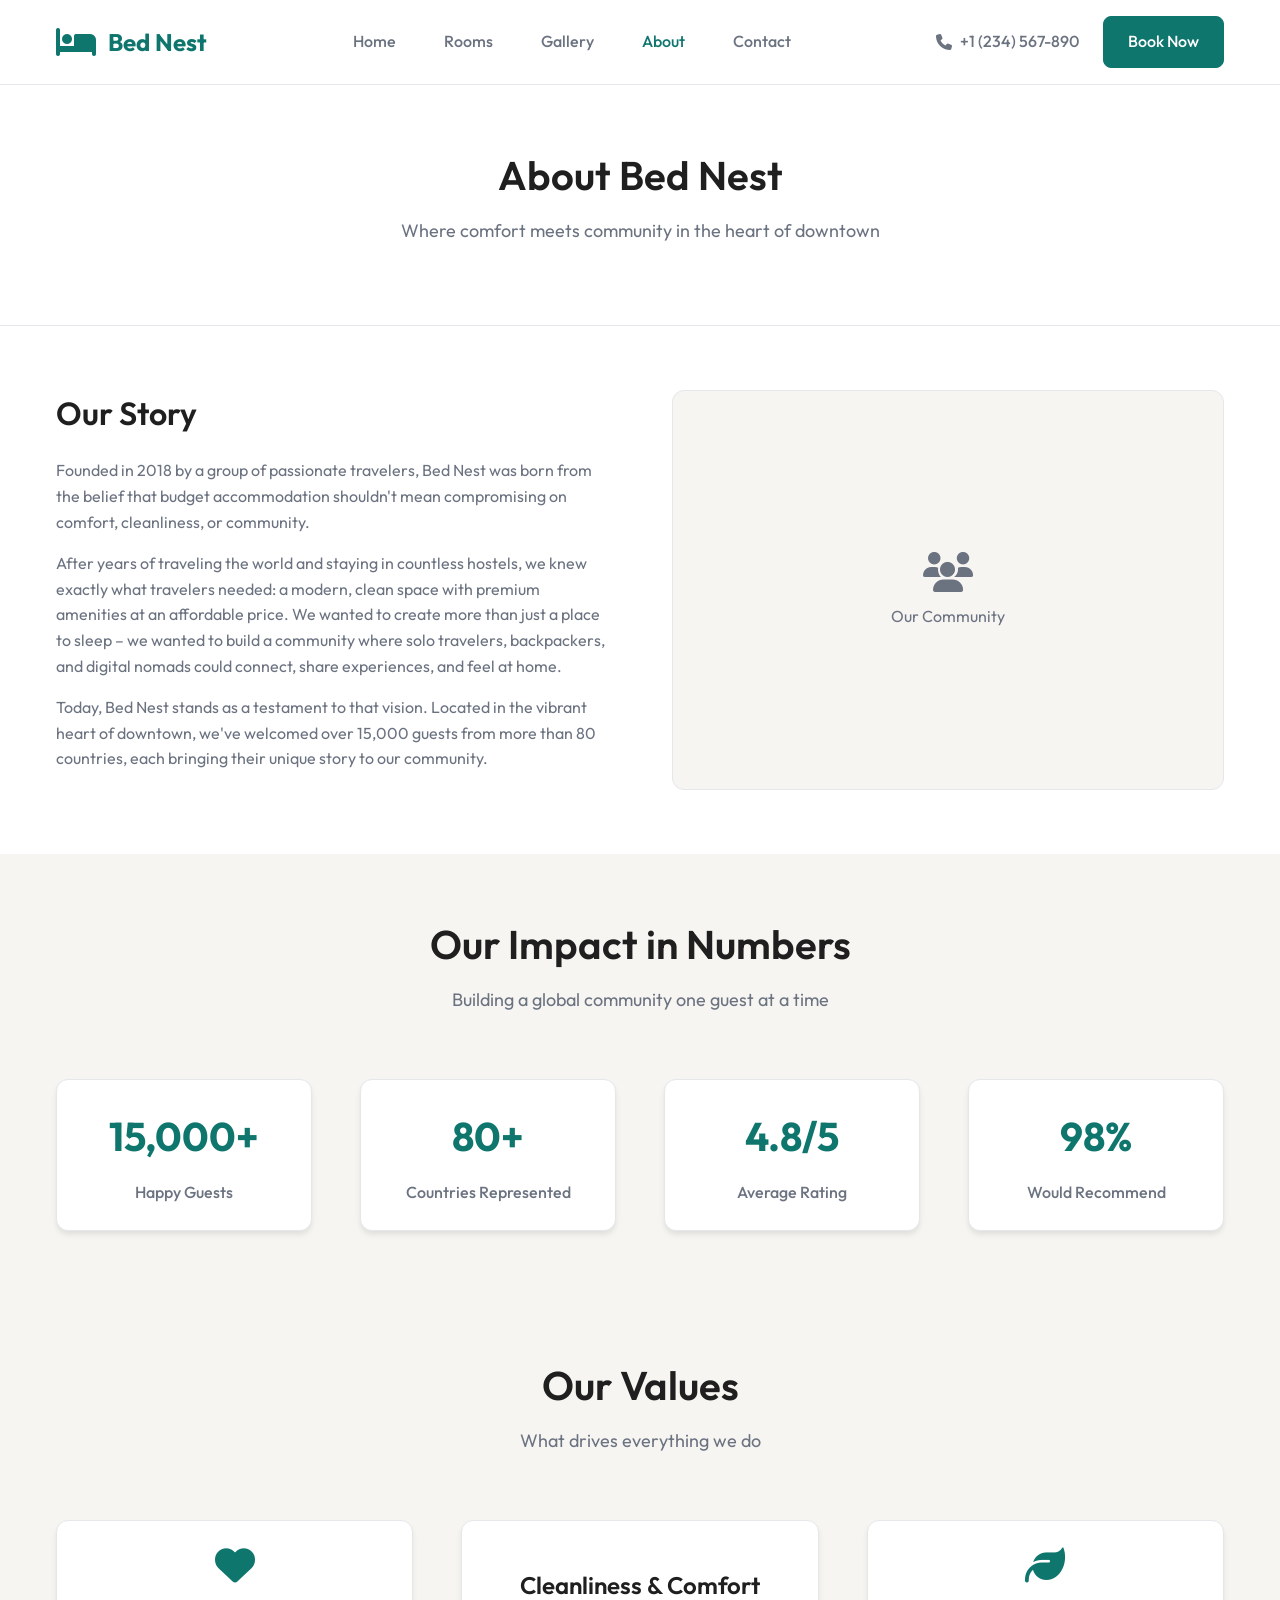
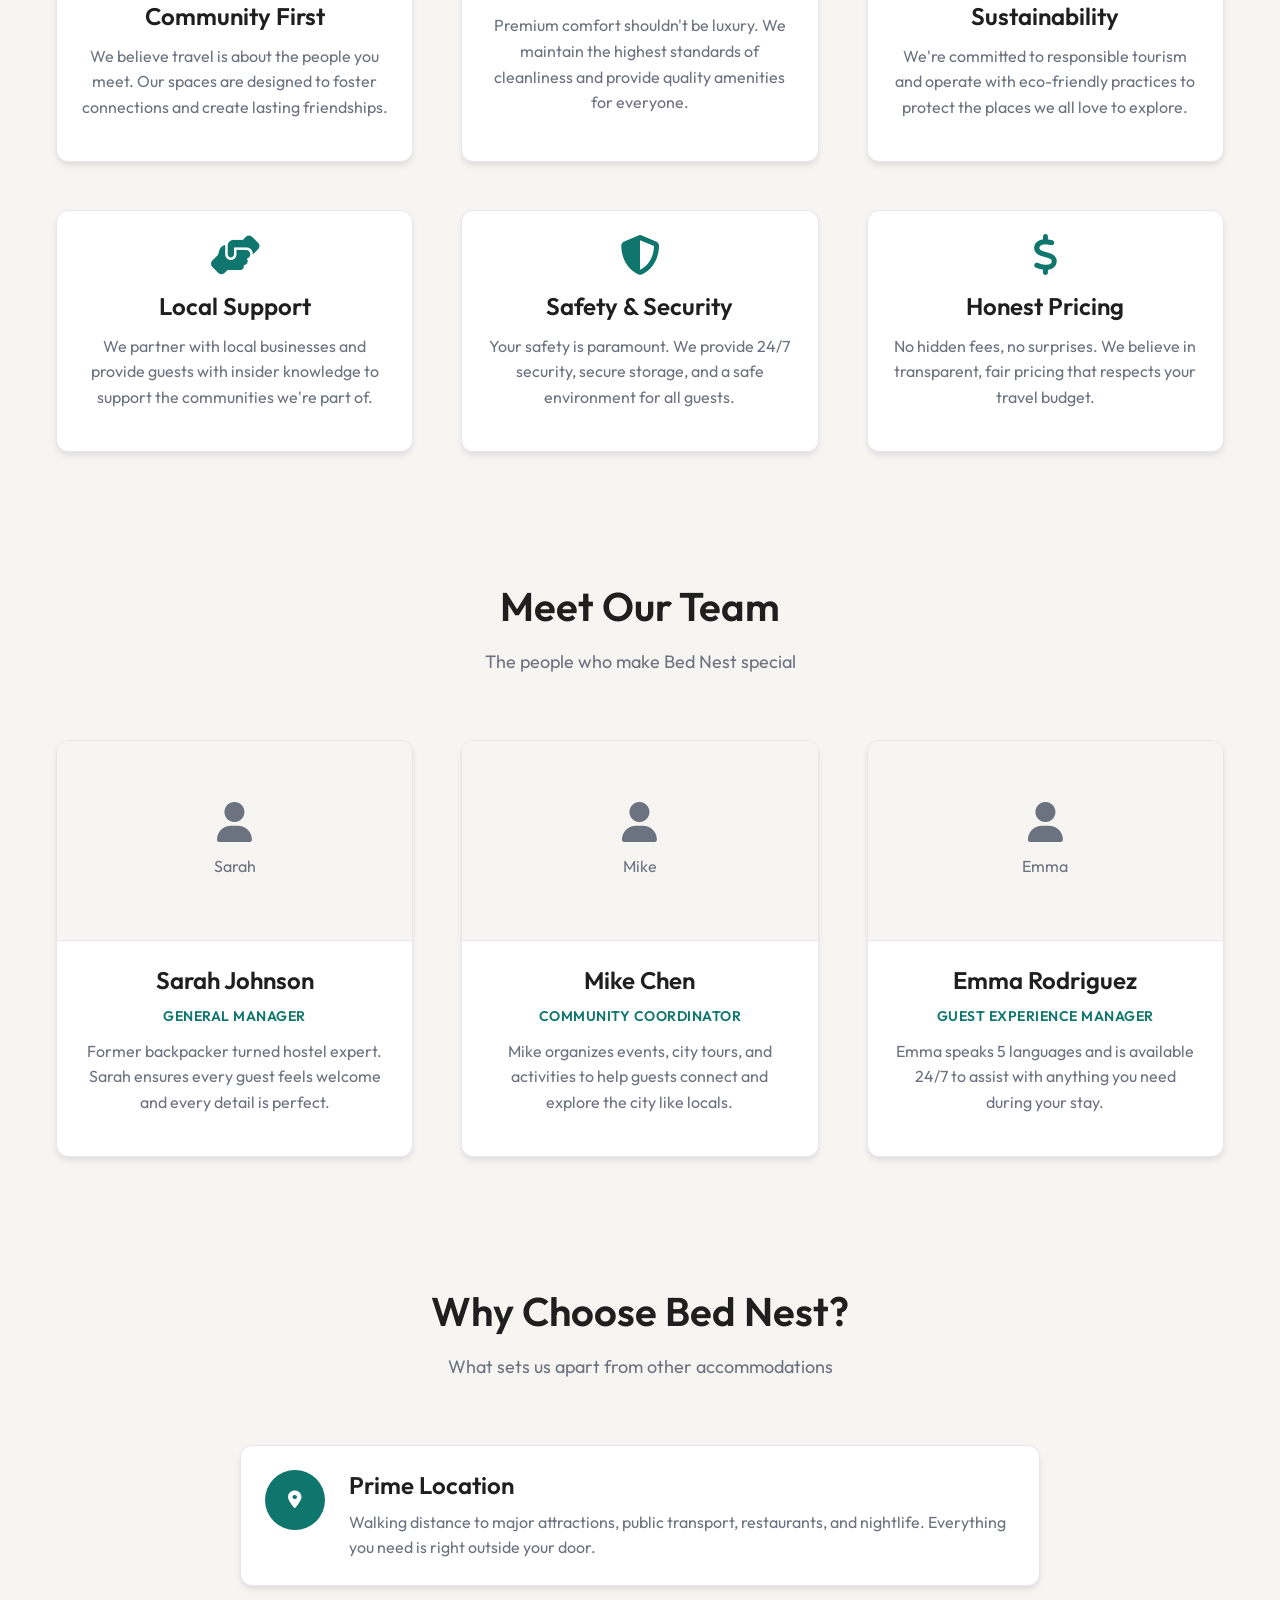
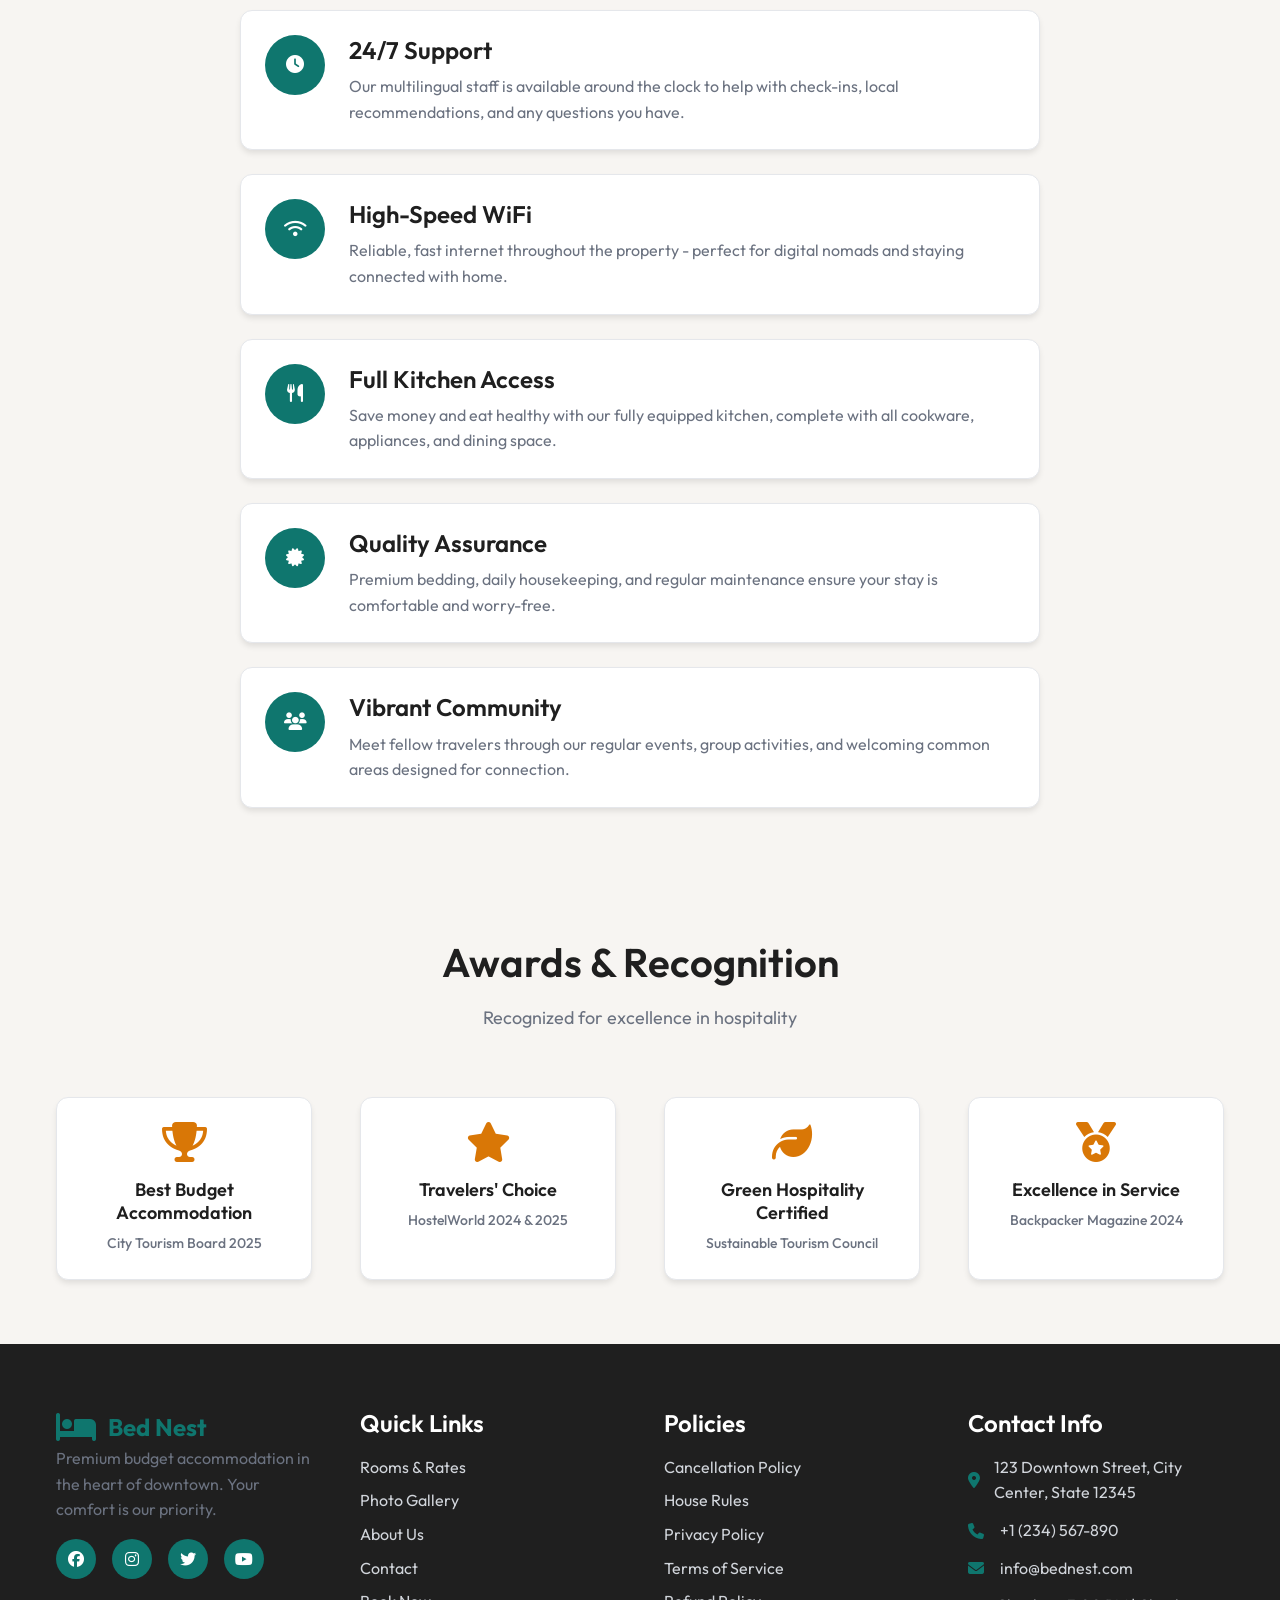
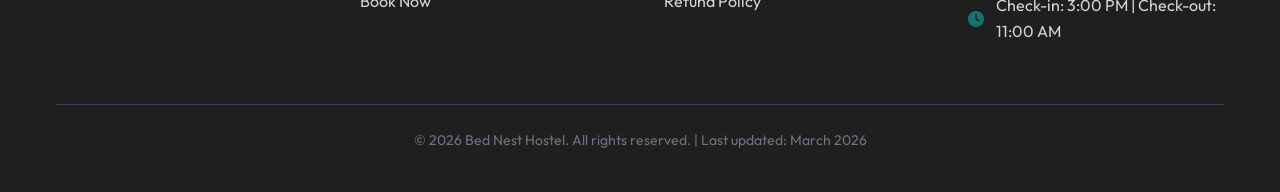
==== about.html @ 2a1e6a76 "Initial commit" ====
<!DOCTYPE html>
<html lang="en">
<head>
    <meta charset="UTF-8">
    <meta name="viewport" content="width=device-width, initial-scale=1.0">
    <title>About Us - Bed Nest Hostel | Our Story & Values</title>
    <meta name="description" content="Learn about Bed Nest hostel - our story, values, and commitment to providing premium budget accommodation with exceptional service since 2018.">
    
    <!-- Fonts -->
    <link rel="preconnect" href="https://fonts.googleapis.com">
    <link rel="preconnect" href="https://fonts.gstatic.com" crossorigin>
    <link href="https://fonts.googleapis.com/css2?family=Outfit:wght@300;400;500;600;700&display=swap" rel="stylesheet">
    
    <!-- Font Awesome -->
    <link rel="stylesheet" href="https://cdnjs.cloudflare.com/ajax/libs/font-awesome/6.4.0/css/all.min.css">
    
    <!-- Custom CSS -->
    <link rel="stylesheet" href="styles.css">
</head>
<body>
    <!-- Header -->
    <header class="header">
        <div class="container">
            <div class="header-content">
                <div class="logo">
                    <i class="fas fa-bed"></i>
                    <span>Bed Nest</span>
                </div>
                <nav class="nav">
                    <a href="index.html" class="nav-link">Home</a>
                    <a href="rooms.html" class="nav-link">Rooms</a>
                    <a href="gallery.html" class="nav-link">Gallery</a>
                    <a href="about.html" class="nav-link active">About</a>
                    <a href="contact.html" class="nav-link">Contact</a>
                </nav>
                <div class="header-actions">
                    <a href="tel:+1234567890" class="phone">
                        <i class="fas fa-phone"></i>
                        <span>+1 (234) 567-890</span>
                    </a>
                    <a href="booking.html" class="btn btn-primary">Book Now</a>
                </div>
            </div>
        </div>
    </header>

    <!-- Page Hero -->
    <section class="page-hero">
        <div class="container">
            <div class="page-hero-content">
                <h1>About Bed Nest</h1>
                <p>Where comfort meets community in the heart of downtown</p>
            </div>
        </div>
    </section>

    <!-- About Introduction -->
    <section class="about-intro">
        <div class="container">
            <div class="about-content">
                <div class="about-text">
                    <h2>Our Story</h2>
                    <p>Founded in 2018 by a group of passionate travelers, Bed Nest was born from the belief that budget accommodation shouldn't mean compromising on comfort, cleanliness, or community.</p>
                    
                    <p>After years of traveling the world and staying in countless hostels, we knew exactly what travelers needed: a modern, clean space with premium amenities at an affordable price. We wanted to create more than just a place to sleep – we wanted to build a community where solo travelers, backpackers, and digital nomads could connect, share experiences, and feel at home.</p>
                    
                    <p>Today, Bed Nest stands as a testament to that vision. Located in the vibrant heart of downtown, we've welcomed over 15,000 guests from more than 80 countries, each bringing their unique story to our community.</p>
                </div>
                <div class="about-image">
                    <div class="placeholder-image">
                        <i class="fas fa-users"></i>
                        <span>Our Community</span>
                    </div>
                </div>
            </div>
        </div>
    </section>

    <!-- Statistics Section -->
    <section class="stats-section">
        <div class="container">
            <div class="section-header">
                <h2>Our Impact in Numbers</h2>
                <p>Building a global community one guest at a time</p>
            </div>
            
            <div class="stats-grid">
                <div class="stat-item">
                    <div class="stat-number">15,000+</div>
                    <div class="stat-label">Happy Guests</div>
                </div>
                <div class="stat-item">
                    <div class="stat-number">80+</div>
                    <div class="stat-label">Countries Represented</div>
                </div>
                <div class="stat-item">
                    <div class="stat-number">4.8/5</div>
                    <div class="stat-label">Average Rating</div>
                </div>
                <div class="stat-item">
                    <div class="stat-number">98%</div>
                    <div class="stat-label">Would Recommend</div>
                </div>
            </div>
        </div>
    </section>

    <!-- Values Section -->
    <section class="values-section">
        <div class="container">
            <div class="section-header">
                <h2>Our Values</h2>
                <p>What drives everything we do</p>
            </div>
            
            <div class="values-grid">
                <div class="value-item">
                    <i class="fas fa-heart"></i>
                    <h3>Community First</h3>
                    <p>We believe travel is about the people you meet. Our spaces are designed to foster connections and create lasting friendships.</p>
                </div>
                
                <div class="value-item">
                    <i class="fas fa-sparkles"></i>
                    <h3>Cleanliness & Comfort</h3>
                    <p>Premium comfort shouldn't be luxury. We maintain the highest standards of cleanliness and provide quality amenities for everyone.</p>
                </div>
                
                <div class="value-item">
                    <i class="fas fa-leaf"></i>
                    <h3>Sustainability</h3>
                    <p>We're committed to responsible tourism and operate with eco-friendly practices to protect the places we all love to explore.</p>
                </div>
                
                <div class="value-item">
                    <i class="fas fa-hands-helping"></i>
                    <h3>Local Support</h3>
                    <p>We partner with local businesses and provide guests with insider knowledge to support the communities we're part of.</p>
                </div>
                
                <div class="value-item">
                    <i class="fas fa-shield-alt"></i>
                    <h3>Safety & Security</h3>
                    <p>Your safety is paramount. We provide 24/7 security, secure storage, and a safe environment for all guests.</p>
                </div>
                
                <div class="value-item">
                    <i class="fas fa-dollar-sign"></i>
                    <h3>Honest Pricing</h3>
                    <p>No hidden fees, no surprises. We believe in transparent, fair pricing that respects your travel budget.</p>
                </div>
            </div>
        </div>
    </section>

    <!-- Team Section -->
    <section class="team-section">
        <div class="container">
            <div class="section-header">
                <h2>Meet Our Team</h2>
                <p>The people who make Bed Nest special</p>
            </div>
            
            <div class="team-grid">
                <div class="team-member">
                    <div class="member-photo">
                        <div class="placeholder-image">
                            <i class="fas fa-user"></i>
                            <span>Sarah</span>
                        </div>
                    </div>
                    <div class="member-info">
                        <h3>Sarah Johnson</h3>
                        <p class="member-role">General Manager</p>
                        <p>Former backpacker turned hostel expert. Sarah ensures every guest feels welcome and every detail is perfect.</p>
                    </div>
                </div>
                
                <div class="team-member">
                    <div class="member-photo">
                        <div class="placeholder-image">
                            <i class="fas fa-user"></i>
                            <span>Mike</span>
                        </div>
                    </div>
                    <div class="member-info">
                        <h3>Mike Chen</h3>
                        <p class="member-role">Community Coordinator</p>
                        <p>Mike organizes events, city tours, and activities to help guests connect and explore the city like locals.</p>
                    </div>
                </div>
                
                <div class="team-member">
                    <div class="member-photo">
                        <div class="placeholder-image">
                            <i class="fas fa-user"></i>
                            <span>Emma</span>
                        </div>
                    </div>
                    <div class="member-info">
                        <h3>Emma Rodriguez</h3>
                        <p class="member-role">Guest Experience Manager</p>
                        <p>Emma speaks 5 languages and is available 24/7 to assist with anything you need during your stay.</p>
                    </div>
                </div>
            </div>
        </div>
    </section>

    <!-- Why Choose Us -->
    <section class="why-choose-us">
        <div class="container">
            <div class="section-header">
                <h2>Why Choose Bed Nest?</h2>
                <p>What sets us apart from other accommodations</p>
            </div>
            
            <div class="benefits-grid">
                <div class="benefit-item">
                    <div class="benefit-icon">
                        <i class="fas fa-map-marker-alt"></i>
                    </div>
                    <div class="benefit-content">
                        <h3>Prime Location</h3>
                        <p>Walking distance to major attractions, public transport, restaurants, and nightlife. Everything you need is right outside your door.</p>
                    </div>
                </div>
                
                <div class="benefit-item">
                    <div class="benefit-icon">
                        <i class="fas fa-clock"></i>
                    </div>
                    <div class="benefit-content">
                        <h3>24/7 Support</h3>
                        <p>Our multilingual staff is available around the clock to help with check-ins, local recommendations, and any questions you have.</p>
                    </div>
                </div>
                
                <div class="benefit-item">
                    <div class="benefit-icon">
                        <i class="fas fa-wifi"></i>
                    </div>
                    <div class="benefit-content">
                        <h3>High-Speed WiFi</h3>
                        <p>Reliable, fast internet throughout the property - perfect for digital nomads and staying connected with home.</p>
                    </div>
                </div>
                
                <div class="benefit-item">
                    <div class="benefit-icon">
                        <i class="fas fa-utensils"></i>
                    </div>
                    <div class="benefit-content">
                        <h3>Full Kitchen Access</h3>
                        <p>Save money and eat healthy with our fully equipped kitchen, complete with all cookware, appliances, and dining space.</p>
                    </div>
                </div>
                
                <div class="benefit-item">
                    <div class="benefit-icon">
                        <i class="fas fa-certificate"></i>
                    </div>
                    <div class="benefit-content">
                        <h3>Quality Assurance</h3>
                        <p>Premium bedding, daily housekeeping, and regular maintenance ensure your stay is comfortable and worry-free.</p>
                    </div>
                </div>
                
                <div class="benefit-item">
                    <div class="benefit-icon">
                        <i class="fas fa-users"></i>
                    </div>
                    <div class="benefit-content">
                        <h3>Vibrant Community</h3>
                        <p>Meet fellow travelers through our regular events, group activities, and welcoming common areas designed for connection.</p>
                    </div>
                </div>
            </div>
        </div>
    </section>

    <!-- Awards & Recognition -->
    <section class="awards-section">
        <div class="container">
            <div class="section-header">
                <h2>Awards & Recognition</h2>
                <p>Recognized for excellence in hospitality</p>
            </div>
            
            <div class="awards-grid">
                <div class="award-item">
                    <i class="fas fa-trophy"></i>
                    <h3>Best Budget Accommodation</h3>
                    <p>City Tourism Board 2025</p>
                </div>
                
                <div class="award-item">
                    <i class="fas fa-star"></i>
                    <h3>Travelers' Choice</h3>
                    <p>HostelWorld 2024 & 2025</p>
                </div>
                
                <div class="award-item">
                    <i class="fas fa-leaf"></i>
                    <h3>Green Hospitality Certified</h3>
                    <p>Sustainable Tourism Council</p>
                </div>
                
                <div class="award-item">
                    <i class="fas fa-medal"></i>
                    <h3>Excellence in Service</h3>
                    <p>Backpacker Magazine 2024</p>
                </div>
            </div>
        </div>
    </section>

    <!-- Footer -->
    <footer class="footer">
        <div class="container">
            <div class="footer-content">
                <div class="footer-section">
                    <div class="logo">
                        <i class="fas fa-bed"></i>
                        <span>Bed Nest</span>
                    </div>
                    <p>Premium budget accommodation in the heart of downtown. Your comfort is our priority.</p>
                    <div class="social-links">
                        <a href="#"><i class="fab fa-facebook"></i></a>
                        <a href="#"><i class="fab fa-instagram"></i></a>
                        <a href="#"><i class="fab fa-twitter"></i></a>
                        <a href="#"><i class="fab fa-youtube"></i></a>
                    </div>
                </div>
                
                <div class="footer-section">
                    <h3>Quick Links</h3>
                    <ul>
                        <li><a href="rooms.html">Rooms & Rates</a></li>
                        <li><a href="gallery.html">Photo Gallery</a></li>
                        <li><a href="about.html">About Us</a></li>
                        <li><a href="contact.html">Contact</a></li>
                        <li><a href="booking.html">Book Now</a></li>
                    </ul>
                </div>
                
                <div class="footer-section">
                    <h3>Policies</h3>
                    <ul>
                        <li><a href="#">Cancellation Policy</a></li>
                        <li><a href="#">House Rules</a></li>
                        <li><a href="#">Privacy Policy</a></li>
                        <li><a href="#">Terms of Service</a></li>
                        <li><a href="#">Refund Policy</a></li>
                    </ul>
                </div>
                
                <div class="footer-section">
                    <h3>Contact Info</h3>
                    <div class="contact-info">
                        <p><i class="fas fa-map-marker-alt"></i> 123 Downtown Street, City Center, State 12345</p>
                        <p><i class="fas fa-phone"></i> +1 (234) 567-890</p>
                        <p><i class="fas fa-envelope"></i> info@bednest.com</p>
                        <p><i class="fas fa-clock"></i> Check-in: 3:00 PM | Check-out: 11:00 AM</p>
                    </div>
                </div>
            </div>
            
            <div class="footer-bottom">
                <p>&copy; 2026 Bed Nest Hostel. All rights reserved. | Last updated: March 2026</p>
            </div>
        </div>
    </footer>
</body>
</html>
---- styles.css ----
/* CSS Custom Properties */
:root {
    /* Colors */
    --bg: #f7f5f2;
    --surface: #ffffff;
    --text: #1f1f1f;
    --text-muted: #6b7280;
    --brand: #0f766e;
    --accent: #d97706;
    --success: #059669;
    --warning: #d97706;
    --danger: #dc2626;
    --border: #e5e7eb;
    --shadow: rgba(0, 0, 0, 0.1);
    
    /* Spacing */
    --space-xs: 8px;
    --space-sm: 12px;
    --space-md: 16px;
    --space-lg: 24px;
    --space-xl: 32px;
    --space-2xl: 48px;
    --space-3xl: 64px;
    
    /* Typography */
    --font-family: 'Outfit', sans-serif;
    --font-size-sm: 14px;
    --font-size-base: 16px;
    --font-size-lg: 18px;
    --font-size-xl: 24px;
    --font-size-2xl: 32px;
    --font-size-3xl: 40px;
    --font-size-4xl: 48px;
    --font-size-5xl: 56px;
    
    /* Borders */
    --border-radius: 8px;
    --border-radius-lg: 12px;
    --border-width: 1px;
    
    /* Shadows */
    --shadow-sm: 0 1px 2px 0 var(--shadow);
    --shadow-md: 0 4px 6px -1px var(--shadow);
    --shadow-lg: 0 10px 15px -3px var(--shadow);
    --shadow-xl: 0 20px 25px -5px var(--shadow);
}

/* Reset and Base Styles */
* {
    margin: 0;
    padding: 0;
    box-sizing: border-box;
}

body {
    font-family: var(--font-family);
    font-size: var(--font-size-base);
    line-height: 1.6;
    color: var(--text);
    background-color: var(--bg);
}

.container {
    max-width: 1200px;
    margin: 0 auto;
    padding: 0 var(--space-md);
}

/* Typography */
h1, h2, h3, h4, h5, h6 {
    font-weight: 600;
    line-height: 1.3;
    color: var(--text);
}

h1 {
    font-size: var(--font-size-4xl);
    margin-bottom: var(--space-lg);
}

h2 {
    font-size: var(--font-size-2xl);
    margin-bottom: var(--space-md);
}

h3 {
    font-size: var(--font-size-xl);
    margin-bottom: var(--space-sm);
}

p {
    color: var(--text-muted);
    margin-bottom: var(--space-md);
}

/* Buttons */
.btn {
    display: inline-block;
    padding: var(--space-sm) var(--space-lg);
    font-size: var(--font-size-base);
    font-weight: 500;
    text-decoration: none;
    border: var(--border-width) solid transparent;
    border-radius: var(--border-radius);
    cursor: pointer;
    transition: all 0.2s ease;
    text-align: center;
}

.btn-primary {
    background-color: var(--brand);
    color: white;
    border-color: var(--brand);
}

.btn-primary:hover {
    background-color: #0d665a;
    border-color: #0d665a;
}

.btn-outline {
    background-color: transparent;
    color: var(--brand);
    border-color: var(--brand);
}

.btn-outline:hover {
    background-color: var(--brand);
    color: white;
}

.btn-large {
    padding: var(--space-md) var(--space-2xl);
    font-size: var(--font-size-lg);
}

/* Header */
.header {
    background-color: var(--surface);
    border-bottom: var(--border-width) solid var(--border);
    position: sticky;
    top: 0;
    z-index: 100;
}

.header-content {
    display: flex;
    align-items: center;
    justify-content: space-between;
    padding: var(--space-md) 0;
}

.logo {
    display: flex;
    align-items: center;
    gap: var(--space-sm);
    font-size: var(--font-size-xl);
    font-weight: 700;
    color: var(--brand);
}

.logo i {
    font-size: var(--font-size-2xl);
}

.nav {
    display: flex;
    gap: var(--space-2xl);
}

.nav-link {
    text-decoration: none;
    color: var(--text-muted);
    font-weight: 500;
    transition: color 0.2s ease;
}

.nav-link:hover,
.nav-link.active {
    color: var(--brand);
}

.header-actions {
    display: flex;
    align-items: center;
    gap: var(--space-lg);
}

.phone {
    display: flex;
    align-items: center;
    gap: var(--space-xs);
    text-decoration: none;
    color: var(--text-muted);
    font-weight: 500;
}

.phone:hover {
    color: var(--brand);
}

/* Hero Section */
.hero {
    background-color: var(--surface);
    padding: var(--space-3xl) 0;
}

.hero-content {
    text-align: center;
    max-width: 800px;
    margin: 0 auto;
}

.hero h1 {
    font-size: var(--font-size-5xl);
    margin-bottom: var(--space-lg);
}

.hero p {
    font-size: var(--font-size-lg);
    margin-bottom: var(--space-2xl);
}

.hero-actions {
    display: flex;
    gap: var(--space-lg);
    justify-content: center;
    margin-bottom: var(--space-3xl);
}

.quick-booking {
    background-color: var(--bg);
    border: var(--border-width) solid var(--border);
    border-radius: var(--border-radius-lg);
    padding: var(--space-2xl);
    margin-top: var(--space-3xl);
}

.quick-booking h3 {
    text-align: center;
    margin-bottom: var(--space-lg);
}

.booking-form {
    max-width: 600px;
    margin: 0 auto;
}

.form-grid {
    display: grid;
    grid-template-columns: repeat(auto-fit, minmax(150px, 1fr));
    gap: var(--space-md);
    align-items: end;
}

.form-group {
    display: flex;
    flex-direction: column;
}

.form-group label {
    margin-bottom: var(--space-xs);
    font-weight: 500;
    color: var(--text);
}

.form-control {
    padding: var(--space-sm) var(--space-md);
    border: var(--border-width) solid var(--border);
    border-radius: var(--border-radius);
    font-family: inherit;
    font-size: var(--font-size-base);
}

.form-control:focus {
    outline: none;
    border-color: var(--brand);
}

/* Trust Strip */
.trust-strip {
    background-color: var(--brand);
    color: white;
    padding: var(--space-lg) 0;
}

.trust-items {
    display: grid;
    grid-template-columns: repeat(auto-fit, minmax(200px, 1fr));
    gap: var(--space-lg);
    text-align: center;
}

.trust-item {
    display: flex;
    align-items: center;
    justify-content: center;
    gap: var(--space-sm);
    font-weight: 500;
}

.trust-item i {
    font-size: var(--font-size-lg);
    color: var(--accent);
}

/* Section Styles */
.featured-rooms,
.amenities,
.how-it-works,
.testimonials {
    padding: var(--space-3xl) 0;
}

.section-header {
    text-align: center;
    margin-bottom: var(--space-3xl);
}

.section-header h2 {
    font-size: var(--font-size-3xl);
    margin-bottom: var(--space-md);
}

.section-header p {
    font-size: var(--font-size-lg);
    color: var(--text-muted);
}

/* Room Cards */
.room-grid {
    display: grid;
    grid-template-columns: repeat(auto-fit, minmax(320px, 1fr));
    gap: var(--space-2xl);
}

.room-card {
    background-color: var(--surface);
    border: var(--border-width) solid var(--border);
    border-radius: var(--border-radius-lg);
    overflow: hidden;
    box-shadow: var(--shadow-md);
    transition: transform 0.2s ease, box-shadow 0.2s ease;
}

.room-card:hover {
    transform: translateY(-4px);
    box-shadow: var(--shadow-lg);
}

.room-image {
    position: relative;
    height: 200px;
    background-color: var(--bg);
    display: flex;
    align-items: center;
    justify-content: center;
}

.room-badge {
    position: absolute;
    top: var(--space-md);
    left: var(--space-md);
    background-color: var(--accent);
    color: white;
    padding: var(--space-xs) var(--space-sm);
    border-radius: var(--border-radius);
    font-size: var(--font-size-sm);
    font-weight: 600;
}

.placeholder-image {
    text-align: center;
    color: var(--text-muted);
}

.placeholder-image i {
    font-size: var(--font-size-3xl);
    margin-bottom: var(--space-sm);
    display: block;
}

.room-content {
    padding: var(--space-lg);
}

.room-features {
    display: flex;
    flex-wrap: wrap;
    gap: var(--space-md);
    margin-bottom: var(--space-lg);
}

.feature {
    display: flex;
    align-items: center;
    gap: var(--space-xs);
    font-size: var(--font-size-sm);
    color: var(--text-muted);
}

.feature i {
    color: var(--brand);
}

.room-price {
    display: flex;
    align-items: center;
    justify-content: space-between;
}

.price {
    font-size: var(--font-size-xl);
    font-weight: 700;
    color: var(--brand);
}

.price small {
    font-size: var(--font-size-base);
    font-weight: 400;
    color: var(--text-muted);
}

/* Amenities Grid */
.amenities-grid {
    display: grid;
    grid-template-columns: repeat(auto-fit, minmax(300px, 1fr));
    gap: var(--space-2xl);
}

.amenity-item {
    text-align: center;
    padding: var(--space-lg);
}

.amenity-item i {
    font-size: var(--font-size-3xl);
    color: var(--brand);
    margin-bottom: var(--space-md);
}

.amenity-item h3 {
    color: var(--text);
    margin-bottom: var(--space-sm);
}

/* How It Works */
.steps {
    display: grid;
    grid-template-columns: repeat(auto-fit, minmax(250px, 1fr));
    gap: var(--space-2xl);
}

.step {
    text-align: center;
    padding: var(--space-lg);
}

.step-number {
    width: 60px;
    height: 60px;
    background-color: var(--brand);
    color: white;
    border-radius: 50%;
    display: flex;
    align-items: center;
    justify-content: center;
    font-size: var(--font-size-xl);
    font-weight: 700;
    margin: 0 auto var(--space-md);
}

.step h3 {
    color: var(--text);
    margin-bottom: var(--space-sm);
}

/* Testimonials */
.testimonials-grid {
    display: grid;
    grid-template-columns: repeat(auto-fit, minmax(300px, 1fr));
    gap: var(--space-2xl);
}

.testimonial-card {
    background-color: var(--surface);
    border: var(--border-width) solid var(--border);
    border-radius: var(--border-radius-lg);
    padding: var(--space-lg);
    box-shadow: var(--shadow-md);
}

.stars {
    margin-bottom: var(--space-md);
}

.stars i {
    color: var(--accent);
    margin-right: var(--space-xs);
}

.testimonial-card p {
    font-style: italic;
    margin-bottom: var(--space-md);
}

.testimonial-author strong {
    color: var(--text);
    font-weight: 600;
}

.testimonial-author span {
    color: var(--text-muted);
    font-size: var(--font-size-sm);
}

/* Footer */
.footer {
    background-color: var(--text);
    color: white;
    padding: var(--space-3xl) 0 var(--space-lg);
}

.footer-content {
    display: grid;
    grid-template-columns: repeat(auto-fit, minmax(250px, 1fr));
    gap: var(--space-2xl);
    margin-bottom: var(--space-2xl);
}

.footer-section h3 {
    color: white;
    margin-bottom: var(--space-md);
}

.footer-section ul {
    list-style: none;
}

.footer-section ul li {
    margin-bottom: var(--space-xs);
}

.footer-section ul li a {
    color: #d1d5db;
    text-decoration: none;
    transition: color 0.2s ease;
}

.footer-section ul li a:hover {
    color: white;
}

.social-links {
    display: flex;
    gap: var(--space-md);
    margin-top: var(--space-md);
}

.social-links a {
    display: flex;
    align-items: center;
    justify-content: center;
    width: 40px;
    height: 40px;
    background-color: var(--brand);
    color: white;
    border-radius: 50%;
    text-decoration: none;
    transition: background-color 0.2s ease;
}

.social-links a:hover {
    background-color: var(--accent);
}

.contact-info p {
    display: flex;
    align-items: center;
    gap: var(--space-sm);
    margin-bottom: var(--space-sm);
    color: #d1d5db;
}

.contact-info i {
    color: var(--brand);
    width: 20px;
}

.footer-bottom {
    border-top: var(--border-width) solid #374151;
    padding-top: var(--space-lg);
    text-align: center;
    color: #9ca3af;
    font-size: var(--font-size-sm);
}

/* Page Hero */
.page-hero {
    background-color: var(--surface);
    padding: var(--space-3xl) 0;
    border-bottom: var(--border-width) solid var(--border);
}

.page-hero-content {
    text-align: center;
    max-width: 600px;
    margin: 0 auto;
}

.page-hero h1 {
    font-size: var(--font-size-3xl);
    margin-bottom: var(--space-md);
}

.page-hero p {
    font-size: var(--font-size-lg);
    color: var(--text-muted);
}

/* Room Comparison Table */
.room-comparison {
    padding: var(--space-3xl) 0;
}

.comparison-table {
    background-color: var(--surface);
    border: var(--border-width) solid var(--border);
    border-radius: var(--border-radius-lg);
    overflow: hidden;
    box-shadow: var(--shadow-md);
    max-width: 800px;
    margin: 0 auto;
}

.table-header,
.table-row,
.table-actions {
    display: grid;
    grid-template-columns: 2fr 1fr 1fr 1fr;
    border-bottom: var(--border-width) solid var(--border);
}

.table-header {
    background-color: var(--brand);
    color: white;
    font-weight: 600;
}

.table-header > div {
    padding: var(--space-md);
    text-align: center;
}

.feature-col {
    text-align: left !important;
}

.table-row > div,
.table-actions > div {
    padding: var(--space-md);
    text-align: center;
    border-right: var(--border-width) solid var(--border);
}

.table-row:last-of-type {
    border-bottom: none;
}

.table-row .feature {
    text-align: left;
    font-weight: 500;
    color: var(--text);
}

.table-row .value {
    color: var(--text-muted);
}

.table-row .value.highlight {
    color: var(--brand);
    font-weight: 600;
}

.table-row .value i.fa-check {
    color: var(--success);
}

.table-row .value i.fa-times {
    color: var(--text-muted);
}

.table-actions {
    background-color: var(--bg);
    border-bottom: none;
}

.table-actions .btn {
    width: 100%;
    font-size: var(--font-size-sm);
}

/* Room Detail Cards */
.room-details {
    padding: var(--space-3xl) 0;
    background-color: var(--bg);
}

.room-detail-cards {
    display: flex;
    flex-direction: column;
    gap: var(--space-3xl);
}

.room-detail-card {
    display: grid;
    grid-template-columns: 1fr 2fr;
    background-color: var(--surface);
    border: var(--border-width) solid var(--border);
    border-radius: var(--border-radius-lg);
    overflow: hidden;
    box-shadow: var(--shadow-md);
    gap: var(--space-2xl);
}

.room-detail-card.premium {
    border-color: var(--accent);
    border-width: 2px;
}

.room-detail-image {
    position: relative;
    height: 400px;
    background-color: var(--bg);
    display: flex;
    align-items: center;
    justify-content: center;
}

.availability-badge {
    position: absolute;
    top: var(--space-md);
    left: var(--space-md);
    background-color: var(--warning);
    color: white;
    padding: var(--space-xs) var(--space-sm);
    border-radius: var(--border-radius);
    font-size: var(--font-size-sm);
    font-weight: 600;
}

.availability-badge.available {
    background-color: var(--success);
}

.premium-badge {
    position: absolute;
    top: var(--space-md);
    right: var(--space-md);
    background-color: var(--accent);
    color: white;
    padding: var(--space-xs) var(--space-sm);
    border-radius: var(--border-radius);
    font-size: var(--font-size-sm);
    font-weight: 600;
}

.room-detail-content {
    padding: var(--space-2xl);
}

.room-detail-header {
    display: flex;
    justify-content: space-between;
    align-items: center;
    margin-bottom: var(--space-lg);
}

.price-badge {
    background-color: var(--brand);
    color: white;
    padding: var(--space-sm) var(--space-md);
    border-radius: var(--border-radius);
    font-size: var(--font-size-lg);
    font-weight: 700;
}

.price-badge small {
    font-size: var(--font-size-base);
    font-weight: 400;
    opacity: 0.9;
}

.room-specs,
.room-features {
    margin-bottom: var(--space-lg);
}

.room-specs h4,
.room-features h4 {
    color: var(--text);
    margin-bottom: var(--space-md);
    font-size: var(--font-size-lg);
}

.specs-grid {
    display: grid;
    grid-template-columns: repeat(2, 1fr);
    gap: var(--space-md);
}

.spec {
    display: flex;
    align-items: center;
    gap: var(--space-sm);
    color: var(--text-muted);
}

.spec i {
    color: var(--brand);
    width: 20px;
}

.features-list {
    display: grid;
    grid-template-columns: repeat(2, 1fr);
    gap: var(--space-sm);
}

.room-actions {
    display: flex;
    gap: var(--space-md);
    margin-top: var(--space-xl);
}

.room-actions .btn {
    flex: 1;
}

/* Room Policies */
.room-policies {
    padding: var(--space-3xl) 0;
}

.policies-grid {
    display: grid;
    grid-template-columns: repeat(auto-fit, minmax(280px, 1fr));
    gap: var(--space-2xl);
}

.policy-card {
    background-color: var(--surface);
    border: var(--border-width) solid var(--border);
    border-radius: var(--border-radius-lg);
    padding: var(--space-lg);
    text-align: center;
    box-shadow: var(--shadow-md);
}

.policy-card i {
    font-size: var(--font-size-2xl);
    color: var(--brand);
    margin-bottom: var(--space-md);
}

.policy-card h3 {
    color: var(--text);
    margin-bottom: var(--space-md);
}

.policy-card ul {
    list-style: none;
    text-align: left;
}

.policy-card ul li {
    color: var(--text-muted);
    margin-bottom: var(--space-xs);
    padding-left: var(--space-md);
    position: relative;
}

.policy-card ul li::before {
    content: "•";
    color: var(--brand);
    position: absolute;
    left: 0;
}

/* Gallery Grid */
.gallery {
    padding: var(--space-3xl) 0;
}

.gallery-grid {
    display: grid;
    grid-template-columns: repeat(auto-fit, minmax(300px, 1fr));
    gap: var(--space-lg);
}

.gallery-item {
    position: relative;
    background-color: var(--bg);
    border: var(--border-width) solid var(--border);
    border-radius: var(--border-radius-lg);
    overflow: hidden;
    aspect-ratio: 4/3;
    display: flex;
    align-items: center;
    justify-content: center;
    cursor: pointer;
    transition: transform 0.2s ease;
}

.gallery-item:hover {
    transform: scale(1.02);
}

.gallery-item .placeholder-image {
    text-align: center;
    color: var(--text-muted);
}

.gallery-item .placeholder-image i {
    font-size: var(--font-size-3xl);
    margin-bottom: var(--space-sm);
    display: block;
}

.gallery-overlay {
    position: absolute;
    bottom: 0;
    left: 0;
    right: 0;
    background: linear-gradient(transparent, rgba(0, 0, 0, 0.7));
    color: white;
    padding: var(--space-lg);
    transform: translateY(100%);
    transition: transform 0.2s ease;
}

.gallery-item:hover .gallery-overlay {
    transform: translateY(0);
}

/* About Page Styles */
.about-intro {
    padding: var(--space-3xl) 0;
    background-color: var(--surface);
}

.about-content {
    display: grid;
    grid-template-columns: 1fr 1fr;
    gap: var(--space-3xl);
    align-items: center;
}

.about-text h2 {
    margin-bottom: var(--space-lg);
}

.about-text p {
    margin-bottom: var(--space-md);
}

.about-image {
    height: 400px;
    background-color: var(--bg);
    border-radius: var(--border-radius-lg);
    display: flex;
    align-items: center;
    justify-content: center;
    border: var(--border-width) solid var(--border);
}

.stats-section {
    padding: var(--space-3xl) 0;
}

.stats-grid {
    display: grid;
    grid-template-columns: repeat(auto-fit, minmax(200px, 1fr));
    gap: var(--space-2xl);
    text-align: center;
}

.stat-item {
    background-color: var(--surface);
    padding: var(--space-lg);
    border-radius: var(--border-radius-lg);
    border: var(--border-width) solid var(--border);
    box-shadow: var(--shadow-md);
}

.stat-number {
    font-size: var(--font-size-3xl);
    font-weight: 700;
    color: var(--brand);
    margin-bottom: var(--space-sm);
}

.stat-label {
    color: var(--text-muted);
    font-weight: 500;
}

/* Contact Page Styles */
.contact-info-section {
    padding: var(--space-3xl) 0;
    background-color: var(--surface);
}

.contact-grid {
    display: grid;
    grid-template-columns: 1fr 1fr;
    gap: var(--space-3xl);
}

.contact-form {
    background-color: var(--surface);
    border: var(--border-width) solid var(--border);
    border-radius: var(--border-radius-lg);
    padding: var(--space-2xl);
    box-shadow: var(--shadow-md);
}

.contact-form h3 {
    margin-bottom: var(--space-lg);
    color: var(--text);
}

.form-group {
    margin-bottom: var(--space-md);
}

.form-group label {
    display: block;
    margin-bottom: var(--space-xs);
    font-weight: 500;
    color: var(--text);
}

.form-group input,
.form-group select,
.form-group textarea {
    width: 100%;
    padding: var(--space-sm) var(--space-md);
    border: var(--border-width) solid var(--border);
    border-radius: var(--border-radius);
    font-family: inherit;
    font-size: var(--font-size-base);
}

.form-group textarea {
    resize: vertical;
    min-height: 120px;
}

.form-group input:focus,
.form-group select:focus,
.form-group textarea:focus {
    outline: none;
    border-color: var(--brand);
}

.contact-details {
    background-color: var(--surface);
    border: var(--border-width) solid var(--border);
    border-radius: var(--border-radius-lg);
    padding: var(--space-2xl);
    box-shadow: var(--shadow-md);
}

.contact-details h3 {
    margin-bottom: var(--space-lg);
    color: var(--text);
}

.contact-item {
    display: flex;
    align-items: flex-start;
    gap: var(--space-md);
    margin-bottom: var(--space-lg);
    padding-bottom: var(--space-lg);
    border-bottom: var(--border-width) solid var(--border);
}

.contact-item:last-child {
    border-bottom: none;
    margin-bottom: 0;
    padding-bottom: 0;
}

.contact-item i {
    color: var(--brand);
    font-size: var(--font-size-lg);
    width: 30px;
    margin-top: var(--space-xs);
}

.contact-item-content h4 {
    color: var(--text);
    margin-bottom: var(--space-xs);
}

.contact-item-content p {
    color: var(--text-muted);
    margin: 0;
}

/* Booking Page Styles */
.booking-section {
    padding: var(--space-3xl) 0;
}

.booking-container {
    display: grid;
    grid-template-columns: 2fr 1fr;
    gap: var(--space-3xl);
    max-width: 1000px;
    margin: 0 auto;
}

.booking-form-card {
    background-color: var(--surface);
    border: var(--border-width) solid var(--border);
    border-radius: var(--border-radius-lg);
    padding: var(--space-2xl);
    box-shadow: var(--shadow-md);
}

.booking-summary {
    background-color: var(--surface);
    border: var(--border-width) solid var(--border);
    border-radius: var(--border-radius-lg);
    padding: var(--space-2xl);
    box-shadow: var(--shadow-md);
    height: fit-content;
    position: sticky;
    top: var(--space-2xl);
}

.booking-summary h3 {
    margin-bottom: var(--space-lg);
    color: var(--text);
}

.summary-item {
    display: flex;
    justify-content: space-between;
    align-items: center;
    padding: var(--space-sm) 0;
    border-bottom: var(--border-width) solid var(--border);
}

.summary-item:last-child {
    border-bottom: none;
    font-weight: 600;
    color: var(--text);
    font-size: var(--font-size-lg);
    margin-top: var(--space-md);
    padding-top: var(--space-md);
    border-top: 2px solid var(--border);
}

.summary-item span:first-child {
    color: var(--text-muted);
}

.summary-item span:last-child {
    color: var(--text);
    font-weight: 500;
}

.form-section {
    margin-bottom: var(--space-2xl);
}

.form-section h4 {
    color: var(--text);
    margin-bottom: var(--space-md);
    font-size: var(--font-size-lg);
}

.form-row {
    display: grid;
    grid-template-columns: 1fr 1fr;
    gap: var(--space-md);
}

.room-selection {
    display: grid;
    grid-template-columns: 1fr;
    gap: var(--space-md);
}

.room-option {
    border: var(--border-width) solid var(--border);
    border-radius: var(--border-radius);
    padding: var(--space-md);
    cursor: pointer;
    transition: all 0.2s ease;
}

.room-option:hover {
    border-color: var(--brand);
    background-color: var(--bg);
}

.room-option.selected {
    border-color: var(--brand);
    background-color: var(--brand);
    color: white;
}

.room-option input[type="radio"] {
    display: none;
}

.room-option-header {
    display: flex;
    justify-content: space-between;
    align-items: center;
    margin-bottom: var(--space-xs);
}

.room-option-name {
    font-weight: 600;
}

.room-option-price {
    font-weight: 700;
    color: var(--brand);
}

.room-option.selected .room-option-price {
    color: white;
}

.room-option-features {
    font-size: var(--font-size-sm);
    color: var(--text-muted);
}

.room-option.selected .room-option-features {
    color: rgba(255, 255, 255, 0.9);
}

/* Gallery Categories */
.gallery-categories {
    padding: var(--space-3xl) 0;
    background-color: var(--bg);
}

.category-grid {
    display: grid;
    grid-template-columns: repeat(auto-fit, minmax(250px, 1fr));
    gap: var(--space-2xl);
}

.category-card {
    background-color: var(--surface);
    border: var(--border-width) solid var(--border);
    border-radius: var(--border-radius-lg);
    padding: var(--space-2xl);
    text-align: center;
    box-shadow: var(--shadow-md);
    transition: transform 0.2s ease;
}

.category-card:hover {
    transform: translateY(-4px);
}

.category-card i {
    font-size: var(--font-size-3xl);
    color: var(--brand);
    margin-bottom: var(--space-md);
}

.category-card h3 {
    color: var(--text);
    margin-bottom: var(--space-sm);
}

.category-card p {
    margin-bottom: var(--space-md);
}

.photo-count {
    display: inline-block;
    background-color: var(--brand);
    color: white;
    padding: var(--space-xs) var(--space-sm);
    border-radius: var(--border-radius);
    font-size: var(--font-size-sm);
    font-weight: 600;
}

/* Virtual Tour CTA */
.virtual-tour-cta {
    padding: var(--space-3xl) 0;
    background-color: var(--surface);
}

.cta-content {
    text-align: center;
    max-width: 600px;
    margin: 0 auto;
}

.cta-content h2 {
    font-size: var(--font-size-3xl);
    margin-bottom: var(--space-md);
}

.cta-content p {
    font-size: var(--font-size-lg);
    margin-bottom: var(--space-2xl);
}

.cta-actions {
    display: flex;
    gap: var(--space-lg);
    justify-content: center;
    margin-bottom: var(--space-3xl);
}

.tour-features {
    display: grid;
    grid-template-columns: repeat(auto-fit, minmax(200px, 1fr));
    gap: var(--space-lg);
    margin-top: var(--space-2xl);
}

.tour-feature {
    display: flex;
    align-items: center;
    gap: var(--space-sm);
    justify-content: center;
    color: var(--text-muted);
    font-size: var(--font-size-sm);
}

.tour-feature i {
    color: var(--brand);
}

/* Values Section */
.values-section {
    padding: var(--space-3xl) 0;
    background-color: var(--bg);
}

.values-grid {
    display: grid;
    grid-template-columns: repeat(auto-fit, minmax(300px, 1fr));
    gap: var(--space-2xl);
}

.value-item {
    background-color: var(--surface);
    border: var(--border-width) solid var(--border);
    border-radius: var(--border-radius-lg);
    padding: var(--space-lg);
    text-align: center;
    box-shadow: var(--shadow-md);
    transition: transform 0.2s ease;
}

.value-item:hover {
    transform: translateY(-4px);
}

.value-item i {
    font-size: var(--font-size-3xl);
    color: var(--brand);
    margin-bottom: var(--space-md);
}

.value-item h3 {
    color: var(--text);
    margin-bottom: var(--space-sm);
}

/* Team Section */
.team-section {
    padding: var(--space-3xl) 0;
}

.team-grid {
    display: grid;
    grid-template-columns: repeat(auto-fit, minmax(280px, 1fr));
    gap: var(--space-2xl);
}

.team-member {
    background-color: var(--surface);
    border: var(--border-width) solid var(--border);
    border-radius: var(--border-radius-lg);
    overflow: hidden;
    box-shadow: var(--shadow-md);
    text-align: center;
}

.member-photo {
    height: 200px;
    background-color: var(--bg);
    display: flex;
    align-items: center;
    justify-content: center;
    border-bottom: var(--border-width) solid var(--border);
}

.member-info {
    padding: var(--space-lg);
}

.member-info h3 {
    color: var(--text);
    margin-bottom: var(--space-xs);
}

.member-role {
    color: var(--brand);
    font-weight: 600;
    font-size: var(--font-size-sm);
    text-transform: uppercase;
    letter-spacing: 0.5px;
    margin-bottom: var(--space-sm) !important;
}

/* Why Choose Us */
.why-choose-us {
    padding: var(--space-3xl) 0;
    background-color: var(--bg);
}

.benefits-grid {
    display: grid;
    grid-template-columns: 1fr;
    gap: var(--space-lg);
    max-width: 800px;
    margin: 0 auto;
}

.benefit-item {
    display: grid;
    grid-template-columns: auto 1fr;
    gap: var(--space-lg);
    background-color: var(--surface);
    border: var(--border-width) solid var(--border);
    border-radius: var(--border-radius-lg);
    padding: var(--space-lg);
    box-shadow: var(--shadow-md);
}

.benefit-icon {
    width: 60px;
    height: 60px;
    background-color: var(--brand);
    color: white;
    border-radius: 50%;
    display: flex;
    align-items: center;
    justify-content: center;
    flex-shrink: 0;
}

.benefit-icon i {
    font-size: var(--font-size-lg);
}

.benefit-content h3 {
    color: var(--text);
    margin-bottom: var(--space-xs);
}

.benefit-content p {
    margin: 0;
    color: var(--text-muted);
}

/* Awards Section */
.awards-section {
    padding: var(--space-3xl) 0;
}

.awards-grid {
    display: grid;
    grid-template-columns: repeat(auto-fit, minmax(240px, 1fr));
    gap: var(--space-2xl);
}

.award-item {
    background-color: var(--surface);
    border: var(--border-width) solid var(--border);
    border-radius: var(--border-radius-lg);
    padding: var(--space-lg);
    text-align: center;
    box-shadow: var(--shadow-md);
}

.award-item i {
    font-size: var(--font-size-3xl);
    color: var(--accent);
    margin-bottom: var(--space-md);
}

.award-item h3 {
    color: var(--text);
    margin-bottom: var(--space-xs);
    font-size: var(--font-size-lg);
}

.award-item p {
    color: var(--text-muted);
    margin: 0;
    font-size: var(--font-size-sm);
    font-weight: 500;
}

/* Map Section */
.map-section {
    padding: var(--space-3xl) 0;
    background-color: var(--bg);
}

.map-container {
    margin-top: var(--space-2xl);
}

.map-placeholder {
    height: 400px;
    background-color: var(--surface);
    border: var(--border-width) solid var(--border);
    border-radius: var(--border-radius-lg);
    display: flex;
    align-items: center;
    justify-content: center;
    box-shadow: var(--shadow-md);
}

.map-content {
    text-align: center;
}

.map-content i {
    font-size: var(--font-size-3xl);
    color: var(--brand);
    margin-bottom: var(--space-md);
}

.map-content h3 {
    color: var(--text);
    margin-bottom: var(--space-sm);
}

.map-content p {
    color: var(--text-muted);
    margin-bottom: var(--space-md);
}

/* Location Info */
.location-info {
    padding: var(--space-3xl) 0;
}

.location-grid {
    display: grid;
    grid-template-columns: repeat(auto-fit, minmax(280px, 1fr));
    gap: var(--space-2xl);
}

.location-card {
    background-color: var(--surface);
    border: var(--border-width) solid var(--border);
    border-radius: var(--border-radius-lg);
    padding: var(--space-lg);
    text-align: center;
    box-shadow: var(--shadow-md);
}

.location-card i {
    font-size: var(--font-size-2xl);
    color: var(--brand);
    margin-bottom: var(--space-md);
}

.location-card h3 {
    color: var(--text);
    margin-bottom: var(--space-md);
}

.location-card ul {
    list-style: none;
    padding: 0;
    text-align: left;
}

.location-card ul li {
    color: var(--text-muted);
    margin-bottom: var(--space-xs);
    padding-left: var(--space-md);
    position: relative;
}

.location-card ul li::before {
    content: "•";
    color: var(--brand);
    position: absolute;
    left: 0;
}

/* FAQ Section */
.faq-section {
    padding: var(--space-3xl) 0;
    background-color: var(--bg);
}

.faq-grid {
    display: grid;
    grid-template-columns: repeat(auto-fit, minmax(350px, 1fr));
    gap: var(--space-lg);
}

.faq-item {
    background-color: var(--surface);
    border: var(--border-width) solid var(--border);
    border-radius: var(--border-radius-lg);
    padding: var(--space-lg);
    box-shadow: var(--shadow-md);
}

.faq-item h3 {
    color: var(--text);
    margin-bottom: var(--space-sm);
    font-size: var(--font-size-lg);
}

.faq-item p {
    color: var(--text-muted);
    margin: 0;
}

/* Emergency Contact */
.emergency-contact {
    padding: var(--space-2xl) 0;
    background-color: var(--danger);
    color: white;
}

.emergency-info {
    text-align: center;
}

.emergency-info h2 {
    color: white;
    margin-bottom: var(--space-lg);
}

.emergency-grid {
    display: grid;
    grid-template-columns: repeat(auto-fit, minmax(250px, 1fr));
    gap: var(--space-lg);
    max-width: 800px;
    margin: 0 auto;
}

.emergency-item {
    display: flex;
    align-items: center;
    gap: var(--space-md);
    background-color: rgba(255, 255, 255, 0.1);
    padding: var(--space-md);
    border-radius: var(--border-radius);
}

.emergency-item i {
    color: white;
    font-size: var(--font-size-lg);
    width: 30px;
    flex-shrink: 0;
}

.emergency-item h3 {
    color: white;
    margin-bottom: var(--space-xs);
    font-size: var(--font-size-md);
}

.emergency-item p {
    color: rgba(255, 255, 255, 0.9);
    margin: 0;
    font-size: var(--font-size-sm);
}

/* Booking Summary Enhancements */
.summary-section {
    margin-bottom: var(--space-lg);
    padding-bottom: var(--space-md);
    border-bottom: var(--border-width) solid var(--border);
}

.summary-section:last-child {
    border-bottom: none;
    margin-bottom: 0;
}

.summary-section h4 {
    color: var(--text);
    margin-bottom: var(--space-sm);
    font-size: var(--font-size-md);
}

.summary-section p {
    margin: var(--space-xs) 0;
    color: var(--text-muted);
    font-size: var(--font-size-sm);
}

.price-breakdown {
    background-color: var(--bg);
    padding: var(--space-md);
    border-radius: var(--border-radius);
    margin-bottom: var(--space-lg);
}

.included-amenities {
    background-color: var(--bg);
    padding: var(--space-md);
    border-radius: var(--border-radius);
    margin-bottom: var(--space-lg);
}

.included-amenities h4 {
    color: var(--text);
    margin-bottom: var(--space-sm);
}

.included-amenities ul {
    list-style: none;
    padding: 0;
}

.included-amenities li {
    display: flex;
    align-items: center;
    gap: var(--space-sm);
    margin-bottom: var(--space-xs);
    color: var(--text-muted);
    font-size: var(--font-size-sm);
}

.included-amenities i {
    color: var(--success);
    width: 16px;
}

.contact-support {
    text-align: center;
    background-color: var(--brand);
    color: white;
    padding: var(--space-md);
    border-radius: var(--border-radius);
}

.contact-support h4 {
    color: white;
    margin-bottom: var(--space-sm);
}

.contact-support p {
    margin: var(--space-xs) 0;
    color: rgba(255, 255, 255, 0.9);
    font-size: var(--font-size-sm);
}

.contact-support i {
    margin-right: var(--space-xs);
}

/* Checkbox Labels */
.checkbox-label {
    display: flex;
    align-items: flex-start;
    gap: var(--space-sm);
    cursor: pointer;
    margin-bottom: var(--space-sm);
}

.checkbox-label input[type="checkbox"] {
    margin-top: var(--space-xs);
}

.checkbox-label span {
    color: var(--text-muted);
    font-size: var(--font-size-sm);
    line-height: 1.5;
}

/* Trust Indicators */
.booking-trust {
    padding: var(--space-2xl) 0;
    background-color: var(--bg);
}

.trust-indicators {
    display: grid;
    grid-template-columns: repeat(auto-fit, minmax(250px, 1fr));
    gap: var(--space-lg);
}

.trust-indicator {
    display: flex;
    align-items: flex-start;
    gap: var(--space-md);
    background-color: var(--surface);
    padding: var(--space-md);
    border-radius: var(--border-radius);
    border: var(--border-width) solid var(--border);
}

.trust-indicator i {
    color: var(--brand);
    font-size: var(--font-size-lg);
    margin-top: var(--space-xs);
}

.trust-indicator h3 {
    color: var(--text);
    margin-bottom: var(--space-xs);
    font-size: var(--font-size-md);
}

.trust-indicator p {
    color: var(--text-muted);
    margin: 0;
    font-size: var(--font-size-sm);
}

/* Confirmation Page */
.confirmation-section {
    padding: var(--space-3xl) 0;
}

.confirmation-content {
    max-width: 600px;
    margin: 0 auto;
    text-align: center;
}

.success-icon {
    margin-bottom: var(--space-lg);
}

.success-icon i {
    font-size: 80px;
    color: var(--success);
}

.confirmation-content h1 {
    color: var(--text);
    margin-bottom: var(--space-md);
}

.confirmation-text {
    font-size: var(--font-size-lg);
    color: var(--text-muted);
    margin-bottom: var(--space-2xl);
}

.booking-reference {
    background-color: var(--bg);
    border: var(--border-width) solid var(--border);
    border-radius: var(--border-radius-lg);
    padding: var(--space-lg);
    margin-bottom: var(--space-2xl);
}

.booking-reference h3 {
    color: var(--text);
    margin-bottom: var(--space-md);
}

.reference-number {
    font-size: var(--font-size-2xl);
    font-weight: 700;
    color: var(--brand);
    font-family: 'Courier New', monospace;
    margin-bottom: var(--space-sm);
    padding: var(--space-sm);
    background-color: var(--surface);
    border-radius: var(--border-radius);
    border: 2px dashed var(--brand);
}

.booking-reference p {
    color: var(--text-muted);
    font-size: var(--font-size-sm);
    margin: 0;
}

.next-steps {
    text-align: left;
    margin-bottom: var(--space-2xl);
}

.next-steps h3 {
    text-align: center;
    color: var(--text);
    margin-bottom: var(--space-lg);
}

.steps-list {
    display: flex;
    flex-direction: column;
    gap: var(--space-lg);
}

.step {
    display: flex;
    gap: var(--space-md);
    padding: var(--space-md);
    background-color: var(--surface);
    border: var(--border-width) solid var(--border);
    border-radius: var(--border-radius);
}

.step i {
    color: var(--brand);
    font-size: var(--font-size-lg);
    margin-top: var(--space-xs);
    width: 24px;
    flex-shrink: 0;
}

.step h4 {
    color: var(--text);
    margin-bottom: var(--space-xs);
}

.step p {
    color: var(--text-muted);
    margin: 0;
    font-size: var(--font-size-sm);
}

.confirmation-actions {
    display: flex;
    gap: var(--space-md);
    justify-content: center;
}

/* Responsive Design */
@media (max-width: 768px) {
    .container {
        padding: 0 var(--space-sm);
    }
    
    .header-content {
        flex-direction: column;
        gap: var(--space-md);
        text-align: center;
    }
    
    .nav {
        order: 3;
        flex-wrap: wrap;
        justify-content: center;
        gap: var(--space-lg);
    }
    
    .header-actions {
        order: 2;
        flex-direction: column;
        gap: var(--space-sm);
    }
    
    .hero h1 {
        font-size: var(--font-size-3xl);
    }
    
    .hero-actions {
        flex-direction: column;
        align-items: center;
    }
    
    .form-grid {
        grid-template-columns: 1fr;
    }
    
    .trust-items {
        grid-template-columns: repeat(2, 1fr);
        gap: var(--space-md);
    }
    
    .room-grid,
    .amenities-grid,
    .steps,
    .testimonials-grid {
        grid-template-columns: 1fr;
    }
    
    .room-price {
        flex-direction: column;
        gap: var(--space-md);
        align-items: stretch;
    }
    
    .footer-content {
        grid-template-columns: 1fr;
        text-align: center;
    }
    
    .social-links {
        justify-content: center;
    }
    
    /* Rooms page responsive */
    .comparison-table {
        overflow-x: auto;
    }
    
    .table-header,
    .table-row,
    .table-actions {
        grid-template-columns: 1.5fr 1fr 1fr 1fr;
        min-width: 600px;
    }
    
    .room-detail-card {
        grid-template-columns: 1fr;
    }
    
    .room-detail-image {
        height: 250px;
    }
    
    .specs-grid,
    .features-list {
        grid-template-columns: 1fr;
    }
    
    .room-actions {
        flex-direction: column;
    }
    
    .policies-grid {
        grid-template-columns: 1fr;
    }
    
    /* Gallery responsive */
    .gallery-grid {
        grid-template-columns: repeat(auto-fit, minmax(250px, 1fr));
    }
    
    .category-grid {
        grid-template-columns: 1fr;
    }
    
    .cta-actions {
        flex-direction: column;
        align-items: center;
    }
    
    .tour-features {
        grid-template-columns: 1fr;
    }
    
    /* About page responsive */
    .about-content {
        grid-template-columns: 1fr;
        text-align: center;
    }
    
    .stats-grid {
        grid-template-columns: repeat(2, 1fr);
    }
    
    .values-grid,
    .team-grid,
    .awards-grid {
        grid-template-columns: 1fr;
    }
    
    .benefit-item {
        grid-template-columns: 1fr;
        text-align: center;
    }
    
    /* Contact page responsive */
    .contact-grid {
        grid-template-columns: 1fr;
    }
    
    .location-grid,
    .faq-grid,
    .emergency-grid {
        grid-template-columns: 1fr;
    }
    
    .emergency-item {
        flex-direction: column;
        text-align: center;
        gap: var(--space-sm);
    }
    
    /* Booking page responsive */
    .booking-container {
        grid-template-columns: 1fr;
    }
    
    .booking-summary {
        order: -1;
        position: static;
    }
    
    .form-row {
        grid-template-columns: 1fr;
    }
    
    .trust-indicators {
        grid-template-columns: 1fr;
    }
    
    .trust-indicator {
        flex-direction: column;
        text-align: center;
        gap: var(--space-sm);
    }
    
    /* Confirmation page responsive */
    .confirmation-actions {
        flex-direction: column;
        align-items: center;
    }
    
    .reference-number {
        font-size: var(--font-size-lg);
    }
}
}

@media (max-width: 480px) {
    .trust-items {
        grid-template-columns: 1fr;
    }
    
    .quick-booking {
        padding: var(--space-lg);
    }
    
    .hero-actions {
        gap: var(--space-sm);
    }
    
    .btn-large {
        padding: var(--space-sm) var(--space-lg);
        font-size: var(--font-size-base);
    }
}
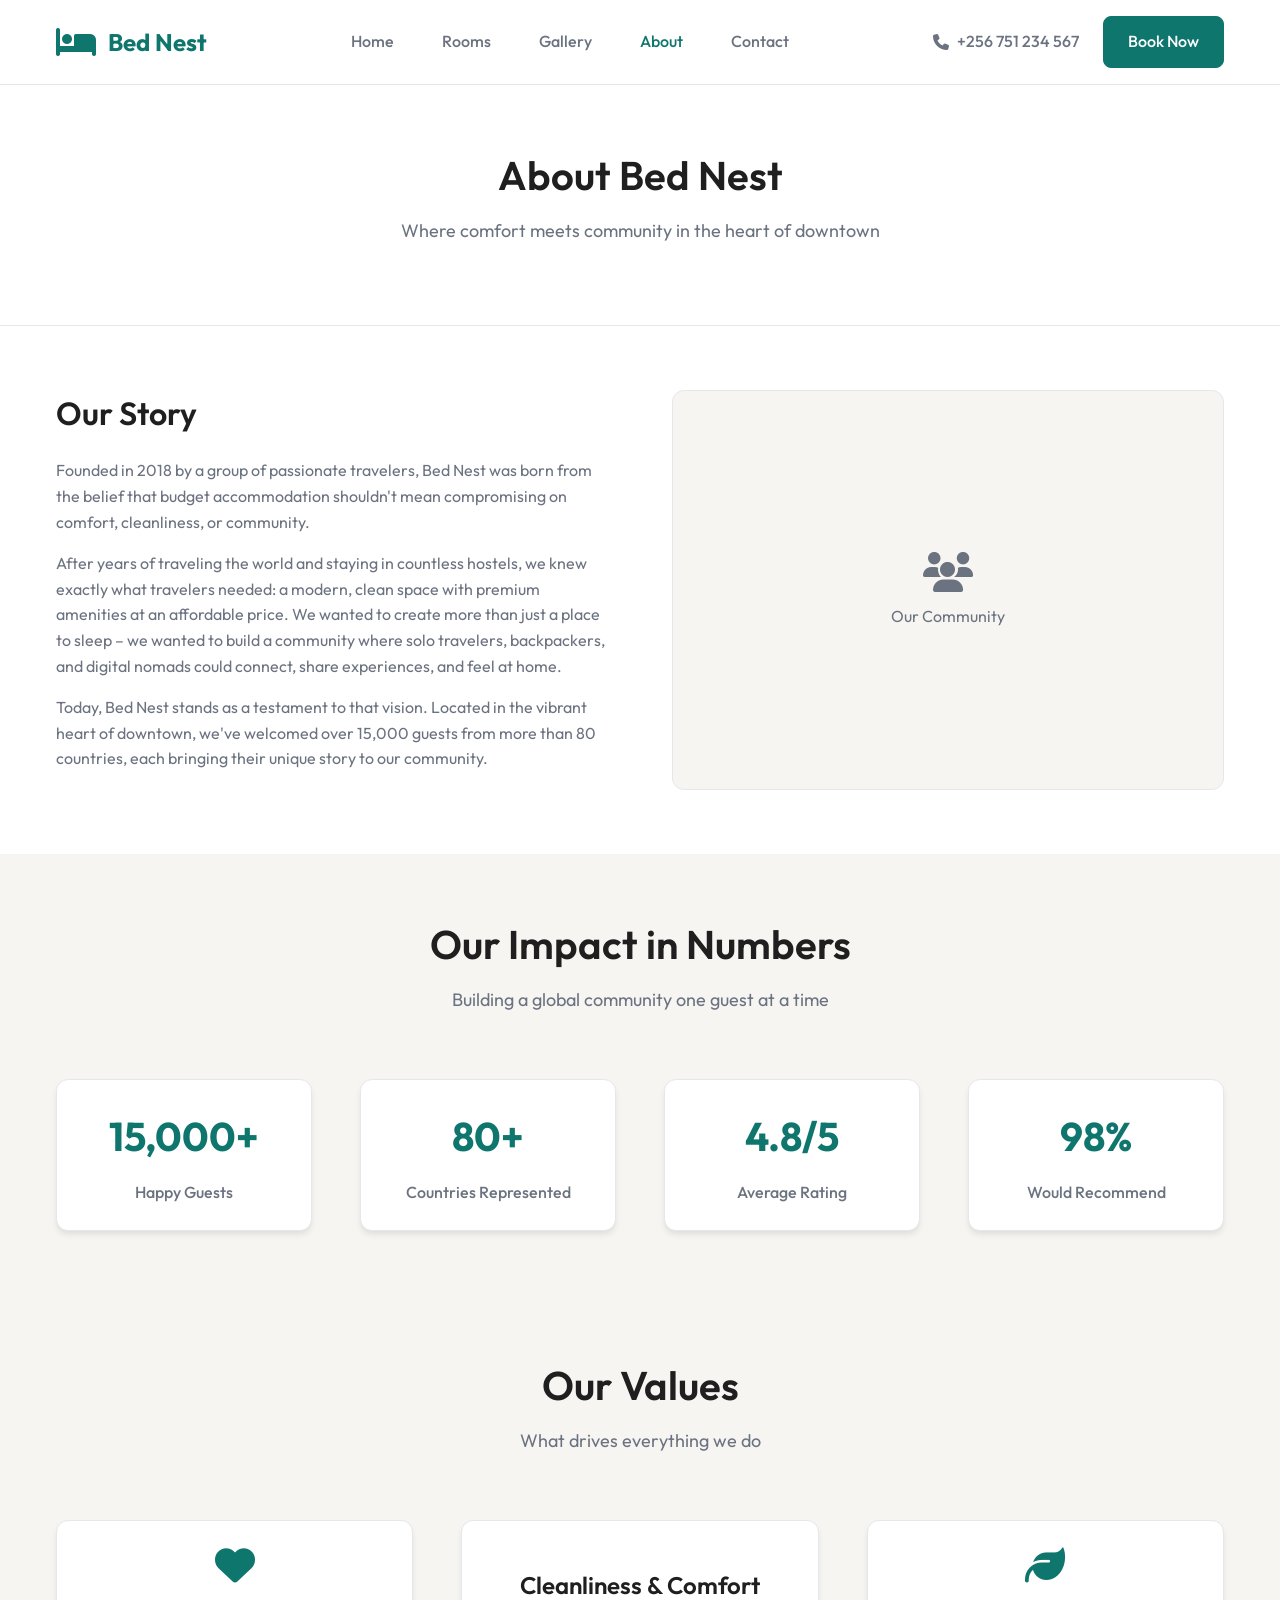
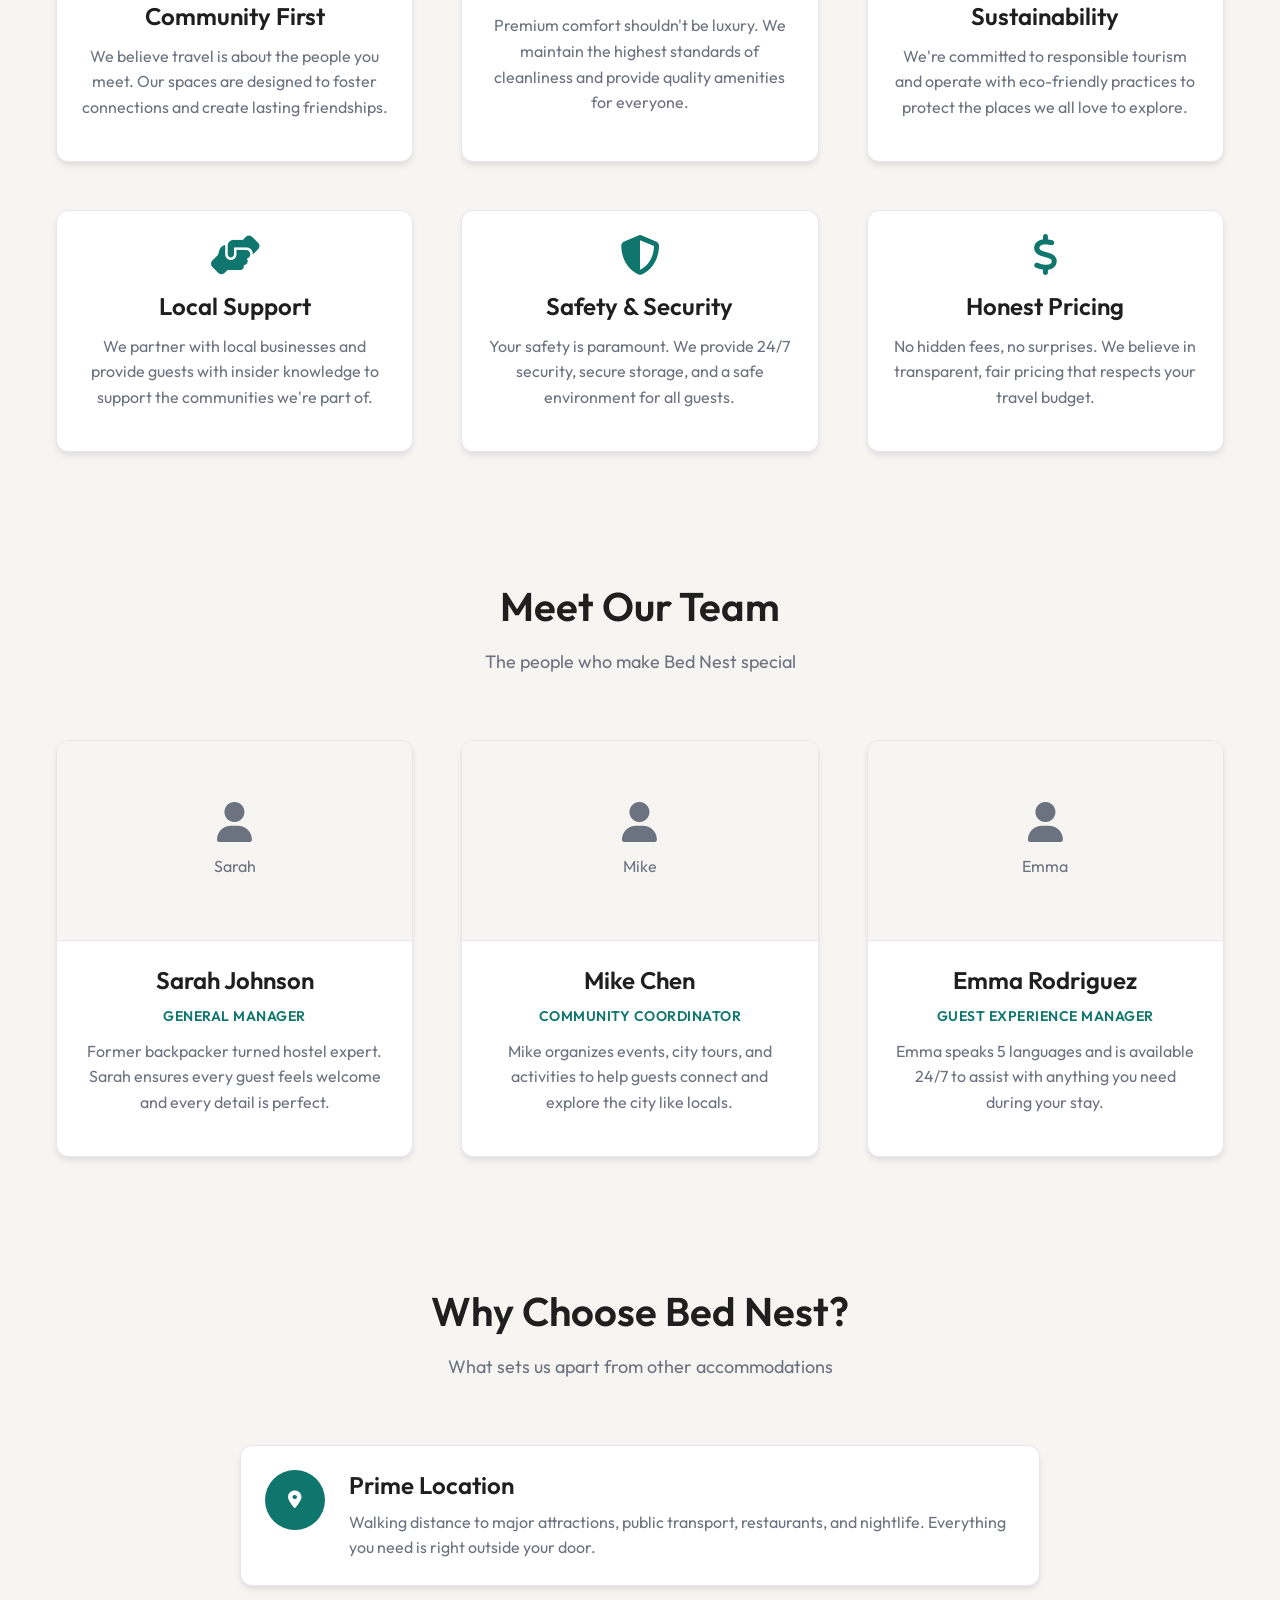
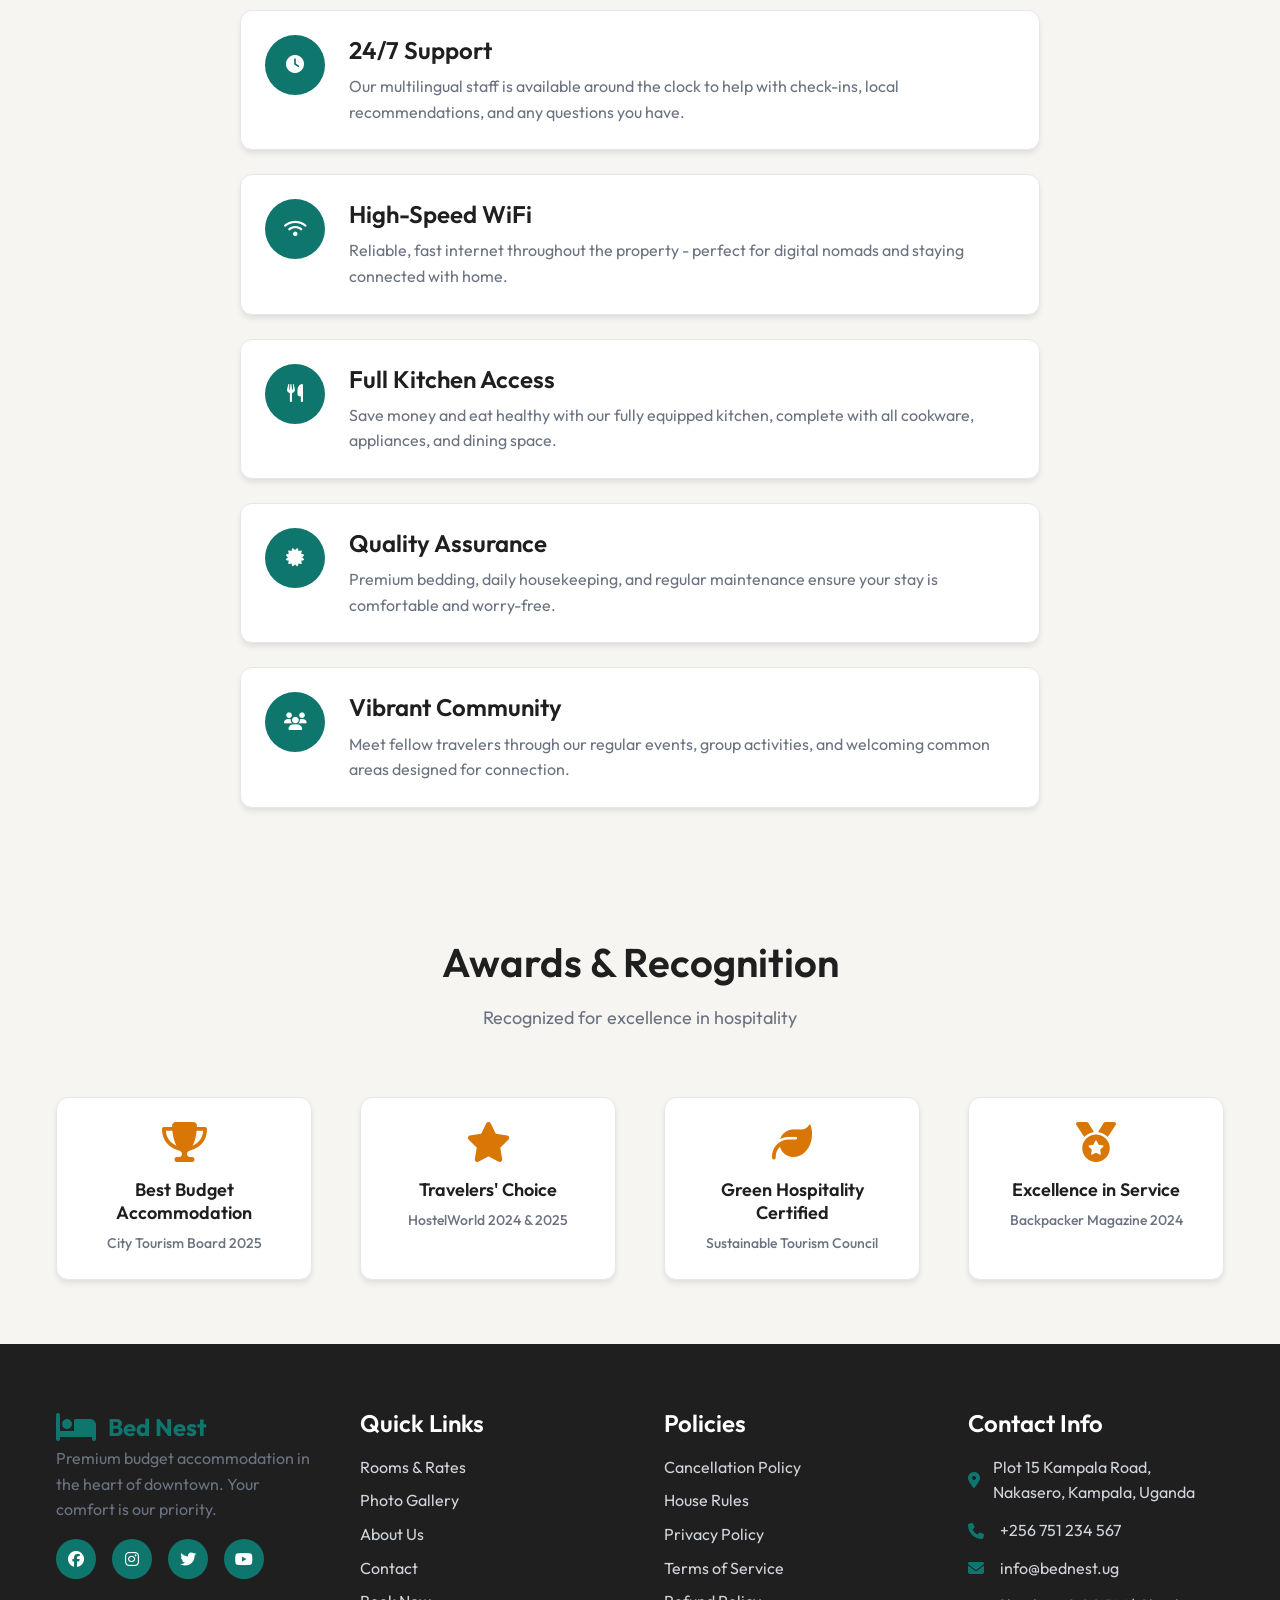
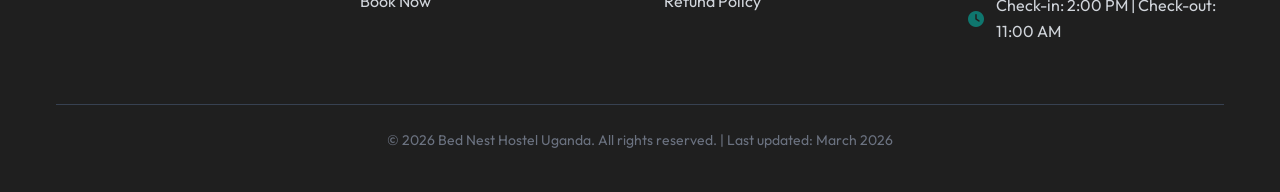
==== commit b719729e: "Added the image" ====
--- a/about.html
+++ b/about.html
@@ -34,9 +34,9 @@
                     <a href="contact.html" class="nav-link">Contact</a>
                 </nav>
                 <div class="header-actions">
-                    <a href="tel:+1234567890" class="phone">
+                    <a href="tel:+256751234567" class="phone">
                         <i class="fas fa-phone"></i>
-                        <span>+1 (234) 567-890</span>
+                        <span>+256 751 234 567</span>
                     </a>
                     <a href="booking.html" class="btn btn-primary">Book Now</a>
                 </div>
@@ -358,16 +358,16 @@
                 <div class="footer-section">
                     <h3>Contact Info</h3>
                     <div class="contact-info">
-                        <p><i class="fas fa-map-marker-alt"></i> 123 Downtown Street, City Center, State 12345</p>
-                        <p><i class="fas fa-phone"></i> +1 (234) 567-890</p>
-                        <p><i class="fas fa-envelope"></i> info@bednest.com</p>
-                        <p><i class="fas fa-clock"></i> Check-in: 3:00 PM | Check-out: 11:00 AM</p>
+                        <p><i class="fas fa-map-marker-alt"></i> Plot 15 Kampala Road, Nakasero, Kampala, Uganda</p>
+                        <p><i class="fas fa-phone"></i> +256 751 234 567</p>
+                        <p><i class="fas fa-envelope"></i> info@bednest.ug</p>
+                        <p><i class="fas fa-clock"></i> Check-in: 2:00 PM | Check-out: 11:00 AM</p>
                     </div>
                 </div>
             </div>
             
             <div class="footer-bottom">
-                <p>&copy; 2026 Bed Nest Hostel. All rights reserved. | Last updated: March 2026</p>
+                <p>&copy; 2026 Bed Nest Hostel Uganda. All rights reserved. | Last updated: March 2026</p>
             </div>
         </div>
     </footer>
--- a/styles.css
+++ b/styles.css
@@ -253,6 +253,24 @@
     align-items: end;
 }
 
+.form-grid-inline {
+    display: grid;
+    grid-template-columns: 1fr 1fr 1fr auto;
+    gap: var(--space-md);
+    align-items: end;
+}
+
+.form-group-button {
+    display: flex;
+    align-items: end;
+}
+
+.btn-check {
+    white-space: nowrap;
+    min-width: 120px;
+    height: 44px;
+}
+
 .form-group {
     display: flex;
     flex-direction: column;
@@ -350,11 +368,32 @@
 
 .room-image {
     position: relative;
-    height: 200px;
+    height: 250px;
     background-color: var(--bg);
-    display: flex;
-    align-items: center;
-    justify-content: center;
+    overflow: hidden;
+}
+
+.room-img {
+    width: 100%;
+    height: 100%;
+    object-fit: cover;
+    transition: transform 0.3s ease;
+}
+
+.room-card:hover .room-img {
+    transform: scale(1.05);
+}
+
+.room-overlay {
+    position: absolute;
+    bottom: 0;
+    left: 0;
+    right: 0;
+    background: linear-gradient(transparent, rgba(0, 0, 0, 0.8));
+    color: white;
+    padding: var(--space-lg);
+    font-weight: 600;
+    font-size: var(--font-size-lg);
 }
 
 .room-badge {
@@ -367,6 +406,7 @@
     border-radius: var(--border-radius);
     font-size: var(--font-size-sm);
     font-weight: 600;
+    z-index: 2;
 }
 
 .placeholder-image {
@@ -1197,41 +1237,103 @@
 
 .room-option {
     border: var(--border-width) solid var(--border);
-    border-radius: var(--border-radius);
-    padding: var(--space-md);
+    border-radius: var(--border-radius-lg);
     cursor: pointer;
     transition: all 0.2s ease;
+    overflow: hidden;
+    background-color: var(--surface);
+}
+
+.room-option.enhanced-card {
+    display: flex;
+    box-shadow: var(--shadow-sm);
 }
 
 .room-option:hover {
     border-color: var(--brand);
-    background-color: var(--bg);
+    box-shadow: var(--shadow-md);
+    transform: translateY(-2px);
 }
 
 .room-option.selected {
     border-color: var(--brand);
     background-color: var(--brand);
     color: white;
+    box-shadow: var(--shadow-lg);
 }
 
 .room-option input[type="radio"] {
     display: none;
 }
 
+.room-option label {
+    display: flex;
+    width: 100%;
+    cursor: pointer;
+    padding: 0;
+    margin: 0;
+}
+
+.room-option-image {
+    position: relative;
+    width: 120px;
+    height: 100px;
+    flex-shrink: 0;
+}
+
+.room-thumb {
+    width: 100%;
+    height: 100%;
+    object-fit: cover;
+}
+
+.popularity-badge,
+.value-badge,
+.premium-badge {
+    position: absolute;
+    top: var(--space-xs);
+    left: var(--space-xs);
+    padding: 2px 6px;
+    border-radius: var(--border-radius);
+    font-size: 10px;
+    font-weight: 600;
+    color: white;
+}
+
+.popularity-badge {
+    background-color: var(--accent);
+}
+
+.value-badge {
+    background-color: var(--success);
+}
+
+.premium-badge {
+    background-color: var(--brand);
+}
+
+.room-option-content {
+    flex: 1;
+    padding: var(--space-md);
+}
+
 .room-option-header {
     display: flex;
     justify-content: space-between;
-    align-items: center;
-    margin-bottom: var(--space-xs);
+    align-items: flex-start;
+    margin-bottom: var(--space-sm);
 }
 
 .room-option-name {
     font-weight: 600;
+    font-size: var(--font-size-md);
 }
 
 .room-option-price {
     font-weight: 700;
     color: var(--brand);
+    font-size: var(--font-size-md);
+    white-space: nowrap;
 }
 
 .room-option.selected .room-option-price {
@@ -1239,12 +1341,31 @@
 }
 
 .room-option-features {
+    display: grid;
+    grid-template-columns: 1fr 1fr;
+    gap: var(--space-xs);
+}
+
+.feature-item {
+    display: flex;
+    align-items: center;
+    gap: var(--space-xs);
     font-size: var(--font-size-sm);
     color: var(--text-muted);
 }
 
-.room-option.selected .room-option-features {
+.feature-item i {
+    color: var(--brand);
+    width: 14px;
+    font-size: 12px;
+}
+
+.room-option.selected .feature-item {
     color: rgba(255, 255, 255, 0.9);
+}
+
+.room-option.selected .feature-item i {
+    color: white;
 }
 
 /* Gallery Categories */
@@ -1991,6 +2112,15 @@
         grid-template-columns: 1fr;
     }
     
+    .form-grid-inline {
+        grid-template-columns: 1fr;
+    }
+    
+    .btn-check {
+        width: 100%;
+        margin-top: var(--space-sm);
+    }
+    
     .trust-items {
         grid-template-columns: repeat(2, 1fr);
         gap: var(--space-md);
@@ -2131,6 +2261,20 @@
         gap: var(--space-sm);
     }
     
+    /* Room option cards responsive */
+    .room-option.enhanced-card {
+        flex-direction: column;
+    }
+    
+    .room-option-image {
+        width: 100%;
+        height: 120px;
+    }
+    
+    .room-option-features {
+        grid-template-columns: 1fr;
+    }
+    
     /* Confirmation page responsive */
     .confirmation-actions {
         flex-direction: column;
